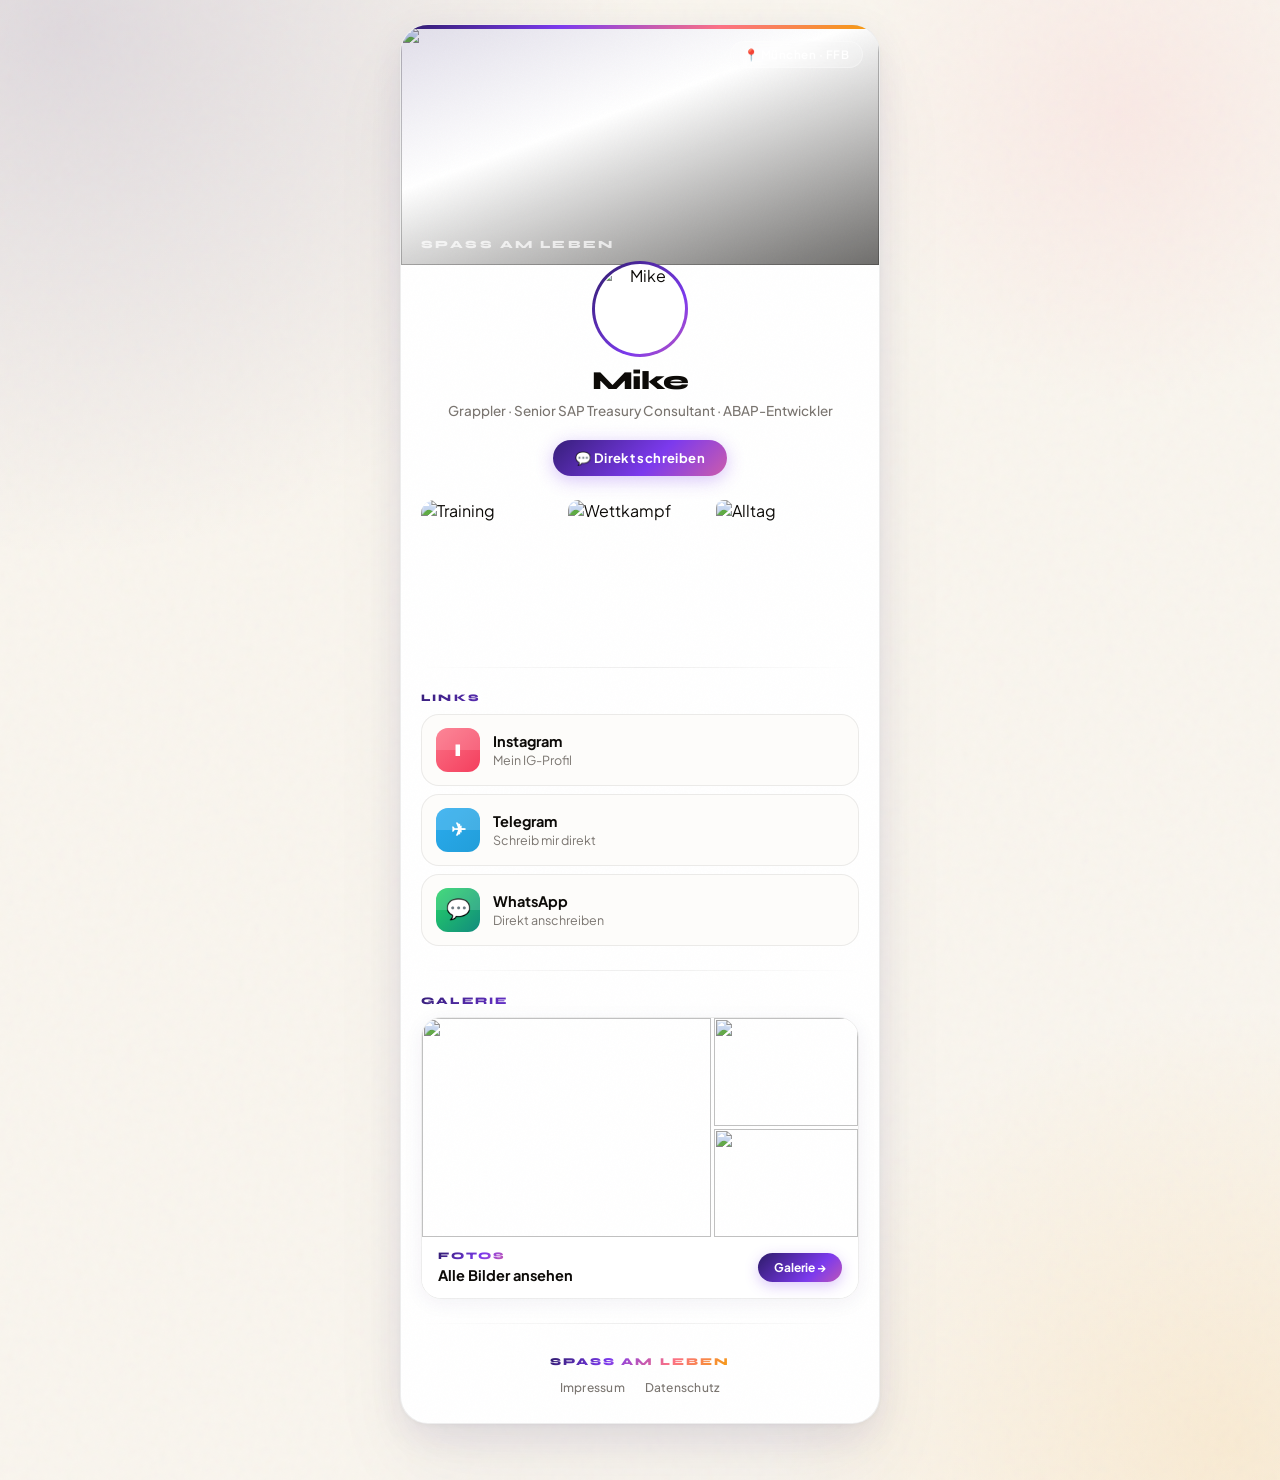
==== index.html @ 6aa2153a "update" ====
<!DOCTYPE html>
<html lang="de">

<head>
    <meta charset="UTF-8">
    <meta name="viewport" content="width=device-width, initial-scale=1.0">
    <title>Mike</title>
    <link rel="icon" type="image/x-icon" href="assets/favicon.ico">
    <link rel="apple-touch-icon" sizes="180x180" href="assets/apple-touch-icon.png">
    <link rel="stylesheet" href="styles.css">
</head>

<body>

    <div class="wrapper">
        <div class="card">

            <!-- HERO -->
            <div class="hero">
                <img class="hero-img" src="https://i.ibb.co/0R0F95xS/mike.png" alt="">
                <div class="hero-overlay"></div>
                <span class="hero-badge">📍 München · FFB</span>
                <p class="hero-tagline">Spaß am Leben</p>
            </div>

            <!-- PROFILE -->
            <div class="profile">
                <div class="avatar-wrap">
                    <div class="avatar-ring"></div>
                    <img class="avatar" src="https://i.ibb.co/0R0F95xS/mike.png" alt="Mike">
                </div>
                <h1>Mike</h1>
                <p class="bio">Grappler · Senior SAP Treasury Consultant · ABAP-Entwickler</p>
                <a href="https://wa.me/4915127600077" class="btn" target="_blank" rel="noopener">💬 Direkt schreiben</a>
            </div>

            <!-- IMAGE STRIP -->
            <div class="img-strip">
                <div class="strip-item"><img src="https://i.ibb.co/0R0F95xS/mike.png" alt="Training"></div>
                <div class="strip-item"><img src="https://i.ibb.co/0R0F95xS/mike.png" alt="Wettkampf"></div>
                <div class="strip-item"><img src="https://i.ibb.co/0R0F95xS/mike.png" alt="Alltag"></div>
            </div>

            <div class="divider"></div>

            <!-- LINKS -->
            <span class="section-label">Links</span>
            <div class="links">

                <a href="https://www.instagram.com/mike_kingston26/" class="link" target="_blank" rel="noopener">
                    <div class="icon" style="background: linear-gradient(135deg, #fb7185, #f43f5e)">I</div>
                    <div class="meta">
                        <h3>Instagram</h3>
                        <p>Mein IG-Profil</p>
                    </div>
                    <span class="arrow">→</span>
                </a>

                <a href="https://t.me/deinusername" class="link" target="_blank" rel="noopener">
                    <div class="icon" style="background: linear-gradient(135deg, #2AABEE, #229ED9)">
                        ✈
                    </div>
                    <div class="meta">
                        <h3>Telegram</h3>
                        <p>Schreib mir direkt</p>
                    </div>
                    <span class="arrow">→</span>
                </a>
                <a href="https://wa.me/4915127" class="link" target="_blank" rel="noopener">
                    <div class="icon" style="background: linear-gradient(135deg, #25d366, #128c7e); font-size: 20px">💬
                    </div>
                    <div class="meta">
                        <h3>WhatsApp</h3>
                        <p>Direkt anschreiben</p>
                    </div>
                    <span class="arrow">→</span>
                </a>
            </div>

            <div class="divider"></div>

            <!-- PHOTO TEASER -->
            <span class="section-label">Galerie</span>
            <a href="fotos.html" class="photo-teaser">
                <div class="photo-mosaic">
                    <img class="big" src="https://i.ibb.co/0R0F95xS/mike.png" alt="">
                    <img src="https://i.ibb.co/0R0F95xS/mike.png" alt="">
                    <img src="https://i.ibb.co/0R0F95xS/mike.png" alt="">
                </div>
                <div class="photo-footer">
                    <div class="photo-label">
                        <span>Fotos</span>
                        <strong>Alle Bilder ansehen</strong>
                    </div>
                    <span class="photo-pill">Galerie →</span>
                </div>
            </a>

            <div class="divider"></div>

            <!-- FOOTER -->
            <div class="footer">
                <p class="motto">Spaß am Leben</p>
                <div class="legal-links">
                    <a href="impressum.html">Impressum</a>
                    <a href="datenschutz.html">Datenschutz</a>
                </div>
            </div>

        </div>
    </div>

</body>

</html>
---- styles.css ----
@import url("https://fonts.googleapis.com/css2?family=Syne:wght@700;800&family=Plus+Jakarta+Sans:wght@400;500;600;700&display=swap");

/* ═══════════════════════════════════════════
   TOKENS
═══════════════════════════════════════════ */
:root {
  --bg: #f9f5ee;
  --card: #ffffff;
  --card-inner: #fdfcfa;
  --text: #0d0b08;
  --text-muted: #7a7570;

  --g1: #2d1b69;
  --g2: #7c3aed;
  --g3: #fb7185;
  --g4: #f59e0b;
  --grad: linear-gradient(135deg, var(--g1), var(--g2), var(--g3), var(--g4));

  --accent: #7c3aed;
  --border: rgba(13, 11, 8, 0.07);
  --border-hover: rgba(124, 58, 237, 0.25);

  --shadow-card:
    0 2px 4px rgba(0, 0, 0, 0.03), 0 12px 40px rgba(45, 27, 105, 0.09),
    0 40px 80px rgba(45, 27, 105, 0.05);
  --shadow-hover: 0 10px 36px rgba(45, 27, 105, 0.15);

  --radius-card: 28px;
  --radius-link: 18px;
}

/* ═══════════════════════════════════════════
   RESET & BASE
═══════════════════════════════════════════ */
*,
*::before,
*::after {
  margin: 0;
  padding: 0;
  box-sizing: border-box;
}

body {
  font-family: "Plus Jakarta Sans", sans-serif;
  background-color: var(--bg);
  background-image:
    url("data:image/svg+xml,%3Csvg viewBox='0 0 200 200' xmlns='http://www.w3.org/2000/svg'%3E%3Cfilter id='n'%3E%3CfeTurbulence type='fractalNoise' baseFrequency='0.75' numOctaves='4' stitchTiles='stitch'/%3E%3C/filter%3E%3Crect width='100%25' height='100%25' filter='url(%23n)' opacity='0.03'/%3E%3C/svg%3E"),
    radial-gradient(
      ellipse 70% 55% at 5% 2%,
      rgba(45, 27, 105, 0.13) 0%,
      transparent 65%
    ),
    radial-gradient(
      ellipse 60% 50% at 96% 98%,
      rgba(245, 158, 11, 0.12) 0%,
      transparent 60%
    ),
    radial-gradient(
      ellipse 40% 35% at 88% 8%,
      rgba(251, 113, 133, 0.09) 0%,
      transparent 55%
    );
  color: var(--text);
  min-height: 100vh;
  padding: 24px 16px 56px;
}

/* ═══════════════════════════════════════════
   LAYOUT WRAPPER
═══════════════════════════════════════════ */
.wrapper {
  max-width: 480px;
  margin: 0 auto;
  display: flex;
  flex-direction: column;
  gap: 16px;
}

/* ═══════════════════════════════════════════
   CARD
═══════════════════════════════════════════ */
.card {
  background: var(--card);
  border-radius: var(--radius-card);
  box-shadow: var(--shadow-card);
  border: 1px solid var(--border);
  overflow: hidden;
  position: relative;
  animation: cardIn 0.65s cubic-bezier(0.22, 1, 0.36, 1) both;
}

/* gradient top bar */
.card::before {
  content: "";
  position: absolute;
  top: 0;
  left: 0;
  right: 0;
  height: 4px;
  background: var(--grad);
  border-radius: var(--radius-card) var(--radius-card) 0 0;
  z-index: 10;
}

/* grain overlay */
.card::after {
  content: "";
  position: absolute;
  inset: 0;
  background: url("data:image/svg+xml,%3Csvg viewBox='0 0 300 300' xmlns='http://www.w3.org/2000/svg'%3E%3Cfilter id='n'%3E%3CfeTurbulence type='fractalNoise' baseFrequency='0.9' numOctaves='4' stitchTiles='stitch'/%3E%3C/filter%3E%3Crect width='100%25' height='100%25' filter='url(%23n)' opacity='0.018'/%3E%3C/svg%3E");
  pointer-events: none;
  border-radius: var(--radius-card);
  z-index: 1;
}

/* ═══════════════════════════════════════════
   TOP NAV BAR (fotos, impressum, datenschutz)
═══════════════════════════════════════════ */
.topbar {
  display: flex;
  align-items: center;
  justify-content: space-between;
  animation: fadeUp 0.5s cubic-bezier(0.22, 1, 0.36, 1) both;
}

.back-btn {
  display: inline-flex;
  align-items: center;
  gap: 8px;
  text-decoration: none;
  color: var(--text);
  font-size: 13px;
  font-weight: 600;
  background: var(--card);
  border: 1px solid var(--border);
  border-radius: 100px;
  padding: 8px 16px 8px 10px;
  box-shadow: 0 2px 12px rgba(45, 27, 105, 0.07);
  transition: all 0.22s ease;
}

.back-btn:hover {
  border-color: var(--border-hover);
  box-shadow: var(--shadow-hover);
  transform: translateX(-2px);
}

.back-arrow {
  width: 26px;
  height: 26px;
  border-radius: 50%;
  background: var(--grad);
  display: flex;
  align-items: center;
  justify-content: center;
  font-size: 12px;
  color: white;
  flex-shrink: 0;
}

.topbar-name {
  font-family: "Syne", sans-serif;
  font-size: 12px;
  font-weight: 800;
  letter-spacing: 0.08em;
  background: var(--grad);
  -webkit-background-clip: text;
  -webkit-text-fill-color: transparent;
  background-clip: text;
}

/* ═══════════════════════════════════════════
   HERO IMAGE (index)
═══════════════════════════════════════════ */
.hero {
  position: relative;
  width: 100%;
  height: 240px;
  overflow: hidden;
}

.hero-img {
  width: 100%;
  height: 100%;
  object-fit: cover;
  object-position: center 25%;
  display: block;
  filter: saturate(0.9);
  transition: transform 8s ease;
}

.card:hover .hero-img {
  transform: scale(1.04);
}

.hero-overlay {
  position: absolute;
  inset: 0;
  background: linear-gradient(
    160deg,
    rgba(45, 27, 105, 0.15) 0%,
    rgba(13, 11, 8, 0) 40%,
    rgba(13, 11, 8, 0.6) 100%
  );
}

.hero-badge {
  position: absolute;
  top: 16px;
  right: 16px;
  background: rgba(255, 255, 255, 0.18);
  backdrop-filter: blur(10px);
  -webkit-backdrop-filter: blur(10px);
  border: 1px solid rgba(255, 255, 255, 0.3);
  border-radius: 100px;
  padding: 5px 13px;
  font-size: 11.5px;
  font-weight: 600;
  color: white;
  letter-spacing: 0.04em;
  z-index: 2;
}

.hero-tagline {
  position: absolute;
  bottom: 14px;
  left: 20px;
  font-family: "Syne", sans-serif;
  font-size: 11px;
  font-weight: 800;
  color: rgba(255, 255, 255, 0.7);
  letter-spacing: 0.22em;
  text-transform: uppercase;
  z-index: 2;
}

/* ═══════════════════════════════════════════
   PROFILE BLOCK
═══════════════════════════════════════════ */
.profile {
  text-align: center;
  padding: 0 28px 4px;
  position: relative;
  z-index: 2;
  animation: fadeUp 0.55s 0.1s cubic-bezier(0.22, 1, 0.36, 1) both;
}

.avatar-wrap {
  position: relative;
  display: inline-block;
  margin-top: -44px;
  margin-bottom: 14px;
}

.avatar-ring {
  position: absolute;
  inset: -4px;
  border-radius: 50%;
  background: var(--grad);
  background-size: 200% 200%;
  animation:
    gradShift 5s ease infinite,
    spin 10s linear infinite;
}

.avatar-ring::after {
  content: "";
  position: absolute;
  inset: 3px;
  border-radius: 50%;
  background: var(--card);
}

.avatar {
  width: 88px;
  height: 88px;
  border-radius: 50%;
  object-fit: cover;
  position: relative;
  z-index: 1;
  display: block;
}

.profile h1 {
  font-family: "Syne", sans-serif;
  font-size: 26px;
  font-weight: 800;
  letter-spacing: -0.5px;
  margin-bottom: 5px;
  color: var(--text);
  line-height: 1.1;
}

.bio {
  font-size: 13.5px;
  color: var(--text-muted);
  line-height: 1.55;
  margin-bottom: 18px;
  font-weight: 500;
}

/* ═══════════════════════════════════════════
   BUTTON
═══════════════════════════════════════════ */
.btn {
  background: var(--grad);
  background-size: 200% 200%;
  background-position: 0% 50%;
  color: white;
  border: none;
  padding: 10px 22px;
  border-radius: 100px;
  font-size: 13px;
  font-weight: 700;
  cursor: pointer;
  transition: all 0.35s ease;
  font-family: "Plus Jakarta Sans", sans-serif;
  letter-spacing: 0.03em;
  display: inline-flex;
  align-items: center;
  gap: 6px;
  box-shadow: 0 4px 18px rgba(124, 58, 237, 0.3);
  text-decoration: none;
}

.btn:hover {
  background-position: 100% 50%;
  transform: translateY(-2px);
  box-shadow: 0 8px 30px rgba(124, 58, 237, 0.45);
}

/* ═══════════════════════════════════════════
   IMAGE STRIP
═══════════════════════════════════════════ */
.img-strip {
  display: grid;
  grid-template-columns: 1fr 1fr 1fr;
  gap: 4px;
  padding: 20px 20px 0;
  position: relative;
  z-index: 2;
  animation: fadeUp 0.5s 0.18s cubic-bezier(0.22, 1, 0.36, 1) both;
}

.strip-item {
  border-radius: 10px;
  overflow: hidden;
  aspect-ratio: 1 / 1;
  cursor: pointer;
}

.strip-item:first-child {
  border-radius: 14px 8px 8px 14px;
}
.strip-item:last-child {
  border-radius: 8px 14px 14px 8px;
}

.strip-item img {
  width: 100%;
  height: 100%;
  object-fit: cover;
  display: block;
  filter: saturate(0.88);
  transition:
    transform 0.4s ease,
    filter 0.3s;
}

.strip-item:hover img {
  transform: scale(1.07);
  filter: saturate(1.1);
}

/* ═══════════════════════════════════════════
   DIVIDER
═══════════════════════════════════════════ */
.divider {
  height: 1px;
  background: linear-gradient(90deg, transparent, var(--border), transparent);
  margin: 24px 20px;
  position: relative;
  z-index: 2;
}

/* ═══════════════════════════════════════════
   SECTION LABEL
═══════════════════════════════════════════ */
.section-label {
  font-family: "Syne", sans-serif;
  font-size: 10px;
  font-weight: 800;
  letter-spacing: 0.22em;
  text-transform: uppercase;
  background: var(--grad);
  -webkit-background-clip: text;
  -webkit-text-fill-color: transparent;
  background-clip: text;
  padding: 0 20px;
  margin-bottom: 10px;
  display: block;
  position: relative;
  z-index: 2;
}

/* ═══════════════════════════════════════════
   LINK LIST
═══════════════════════════════════════════ */
.links {
  display: flex;
  flex-direction: column;
  gap: 8px;
  padding: 0 20px;
  position: relative;
  z-index: 2;
  animation: fadeUp 0.5s 0.24s cubic-bezier(0.22, 1, 0.36, 1) both;
}

.link {
  display: flex;
  align-items: center;
  gap: 13px;
  padding: 13px 14px;
  background: var(--card-inner);
  border: 1px solid var(--border);
  border-radius: var(--radius-link);
  text-decoration: none;
  color: var(--text);
  transition: all 0.28s cubic-bezier(0.22, 1, 0.36, 1);
  position: relative;
  overflow: hidden;
}

.link::before {
  content: "";
  position: absolute;
  left: 0;
  top: 0;
  bottom: 0;
  width: 4px;
  background: var(--grad);
  transform: scaleY(0);
  transform-origin: center;
  transition: transform 0.28s cubic-bezier(0.22, 1, 0.36, 1);
  border-radius: 0 3px 3px 0;
}

.link::after {
  content: "";
  position: absolute;
  top: 0;
  left: -100%;
  bottom: 0;
  width: 55%;
  background: linear-gradient(
    90deg,
    transparent,
    rgba(124, 58, 237, 0.05),
    transparent
  );
  transition: left 0.5s ease;
  pointer-events: none;
}

.link:hover {
  transform: translateX(6px);
  box-shadow: var(--shadow-hover);
  border-color: var(--border-hover);
  background: #fff;
}

.link:hover::before {
  transform: scaleY(1);
}
.link:hover::after {
  left: 140%;
}

.icon {
  width: 44px;
  height: 44px;
  min-width: 44px;
  border-radius: 12px;
  display: flex;
  align-items: center;
  justify-content: center;
  font-size: 18px;
  font-weight: 800;
  color: white;
  font-family: "Syne", sans-serif;
  position: relative;
  overflow: hidden;
  flex-shrink: 0;
}

.icon::after {
  content: "";
  position: absolute;
  top: 0;
  left: 0;
  right: 0;
  height: 50%;
  background: rgba(255, 255, 255, 0.14);
  border-radius: 12px 12px 0 0;
}

.meta {
  flex: 1;
  min-width: 0;
}

.meta h3 {
  font-size: 14.5px;
  font-weight: 700;
  margin-bottom: 2px;
  color: var(--text);
}

.meta p {
  font-size: 12.5px;
  color: var(--text-muted);
  white-space: nowrap;
  overflow: hidden;
  text-overflow: ellipsis;
}

.arrow {
  font-size: 16px;
  color: var(--accent);
  opacity: 0;
  transform: translateX(-8px);
  transition: all 0.22s ease;
  flex-shrink: 0;
}

.link:hover .arrow {
  opacity: 1;
  transform: translateX(0);
}

/* ═══════════════════════════════════════════
   PHOTO TEASER CARD (index)
═══════════════════════════════════════════ */
.photo-teaser {
  margin: 0 20px;
  border-radius: 20px;
  overflow: hidden;
  border: 1px solid var(--border);
  text-decoration: none;
  color: var(--text);
  display: block;
  position: relative;
  z-index: 2;
  transition: all 0.3s cubic-bezier(0.22, 1, 0.36, 1);
  box-shadow: 0 4px 20px rgba(45, 27, 105, 0.06);
  animation: fadeUp 0.5s 0.32s cubic-bezier(0.22, 1, 0.36, 1) both;
}

.photo-teaser:hover {
  transform: translateY(-3px);
  box-shadow: 0 16px 48px rgba(45, 27, 105, 0.14);
  border-color: var(--border-hover);
}

.photo-mosaic {
  display: grid;
  grid-template-columns: 2fr 1fr;
  grid-template-rows: 108px 108px;
  gap: 3px;
}

.photo-mosaic img {
  width: 100%;
  height: 100%;
  object-fit: cover;
  display: block;
  filter: saturate(0.82);
  transition: filter 0.35s;
}

.photo-teaser:hover .photo-mosaic img {
  filter: saturate(1);
}
.photo-mosaic .big {
  grid-row: span 2;
}

.photo-footer {
  background: var(--card);
  padding: 13px 16px;
  display: flex;
  align-items: center;
  justify-content: space-between;
}

.photo-label span {
  display: block;
  font-family: "Syne", sans-serif;
  font-size: 10px;
  font-weight: 800;
  letter-spacing: 0.18em;
  text-transform: uppercase;
  background: var(--grad);
  -webkit-background-clip: text;
  -webkit-text-fill-color: transparent;
  background-clip: text;
  margin-bottom: 2px;
}

.photo-label strong {
  font-size: 14.5px;
  font-weight: 700;
  color: var(--text);
}

.photo-pill {
  background: var(--grad);
  background-size: 200% 200%;
  color: white;
  font-size: 12px;
  font-weight: 700;
  padding: 7px 16px;
  border-radius: 100px;
  box-shadow: 0 4px 14px rgba(124, 58, 237, 0.28);
  white-space: nowrap;
  flex-shrink: 0;
}

/* ═══════════════════════════════════════════
   FOOTER (index)
═══════════════════════════════════════════ */
.footer {
  text-align: center;
  padding: 0 20px 28px;
  position: relative;
  z-index: 2;
  animation: fadeUp 0.5s 0.44s cubic-bezier(0.22, 1, 0.36, 1) both;
}

.motto {
  display: inline-block;
  font-family: "Syne", sans-serif;
  font-size: 10.5px;
  font-weight: 800;
  letter-spacing: 0.2em;
  text-transform: uppercase;
  background: var(--grad);
  -webkit-background-clip: text;
  -webkit-text-fill-color: transparent;
  background-clip: text;
  margin-bottom: 12px;
}

.legal-links {
  display: flex;
  gap: 20px;
  justify-content: center;
}

.legal-links a {
  color: var(--text-muted);
  text-decoration: none;
  font-size: 12px;
  font-weight: 500;
  transition: color 0.2s;
  letter-spacing: 0.02em;
}

.legal-links a:hover {
  color: var(--accent);
}

/* ═══════════════════════════════════════════
   GALLERY PAGE (fotos.html)
═══════════════════════════════════════════ */
.gallery-header {
  padding: 28px 24px 16px;
  position: relative;
  z-index: 2;
  animation: fadeUp 0.5s 0.1s cubic-bezier(0.22, 1, 0.36, 1) both;
}

.gallery-title {
  font-family: "Syne", sans-serif;
  font-size: 28px;
  font-weight: 800;
  letter-spacing: -0.5px;
  line-height: 1.1;
  color: var(--text);
  margin-bottom: 4px;
}

.gallery-sub {
  font-size: 13px;
  color: var(--text-muted);
  font-weight: 500;
}

/* filter tabs */
.filter-row {
  display: flex;
  gap: 6px;
  overflow-x: auto;
  padding: 0 20px 16px;
  scrollbar-width: none;
  position: relative;
  z-index: 2;
  animation: fadeUp 0.5s 0.15s cubic-bezier(0.22, 1, 0.36, 1) both;
}

.filter-row::-webkit-scrollbar {
  display: none;
}

.filter-tab {
  flex-shrink: 0;
  padding: 7px 16px;
  border-radius: 100px;
  font-size: 12.5px;
  font-weight: 600;
  cursor: pointer;
  transition: all 0.22s ease;
  border: 1px solid var(--border);
  background: var(--card-inner);
  color: var(--text-muted);
  user-select: none;
}

.filter-tab.active {
  background: var(--grad);
  color: white;
  border-color: transparent;
  box-shadow: 0 4px 14px rgba(124, 58, 237, 0.3);
}

/* featured full-width */
.featured {
  margin: 0 20px 4px;
  border-radius: 18px;
  overflow: hidden;
  position: relative;
  z-index: 2;
  cursor: pointer;
  animation: fadeUp 0.5s 0.2s cubic-bezier(0.22, 1, 0.36, 1) both;
}

.featured img {
  width: 100%;
  height: 220px;
  object-fit: cover;
  display: block;
  filter: saturate(0.85);
  transition:
    transform 0.5s ease,
    filter 0.3s;
}

.featured:hover img {
  transform: scale(1.04);
  filter: saturate(1);
}

.featured-overlay {
  position: absolute;
  inset: 0;
  background: linear-gradient(
    to top,
    rgba(13, 11, 8, 0.65) 0%,
    transparent 55%
  );
  display: flex;
  align-items: flex-end;
  padding: 16px;
}

.featured-badge {
  background: rgba(255, 255, 255, 0.15);
  backdrop-filter: blur(8px);
  -webkit-backdrop-filter: blur(8px);
  border: 1px solid rgba(255, 255, 255, 0.25);
  border-radius: 100px;
  padding: 4px 12px;
  font-size: 11px;
  font-weight: 700;
  color: white;
  letter-spacing: 0.04em;
  margin-right: 8px;
  flex-shrink: 0;
}

.featured-title {
  font-family: "Syne", sans-serif;
  font-size: 16px;
  font-weight: 800;
  color: white;
  line-height: 1.2;
}

/* section divider row */
.section-divider {
  display: flex;
  align-items: center;
  gap: 10px;
  padding: 16px 20px 10px;
  position: relative;
  z-index: 2;
}

.div-label {
  font-family: "Syne", sans-serif;
  font-size: 10px;
  font-weight: 800;
  letter-spacing: 0.2em;
  text-transform: uppercase;
  background: var(--grad);
  -webkit-background-clip: text;
  -webkit-text-fill-color: transparent;
  background-clip: text;
  flex-shrink: 0;
}

.div-line {
  flex: 1;
  height: 1px;
  background: linear-gradient(90deg, var(--border), transparent);
}

.div-count {
  font-size: 11px;
  color: var(--text-muted);
  font-weight: 600;
  flex-shrink: 0;
}

/* masonry grid */
.gallery-grid {
  columns: 2;
  column-gap: 8px;
  padding: 0 20px;
  position: relative;
  z-index: 2;
  animation: fadeUp 0.5s 0.25s cubic-bezier(0.22, 1, 0.36, 1) both;
}

.grid-item {
  break-inside: avoid;
  margin-bottom: 8px;
  border-radius: 14px;
  overflow: hidden;
  cursor: pointer;
  position: relative;
  border: 1px solid var(--border);
  transition: all 0.28s cubic-bezier(0.22, 1, 0.36, 1);
}

.grid-item:hover {
  transform: translateY(-3px);
  box-shadow: var(--shadow-hover);
  border-color: var(--border-hover);
}

.grid-item img {
  width: 100%;
  display: block;
  filter: saturate(0.82);
  transition:
    transform 0.4s ease,
    filter 0.3s;
}

.grid-item:hover img {
  transform: scale(1.05);
  filter: saturate(1.05);
}

.grid-item-overlay {
  position: absolute;
  bottom: 0;
  left: 0;
  right: 0;
  background: linear-gradient(transparent, rgba(13, 11, 8, 0.65));
  padding: 20px 10px 8px;
  opacity: 0;
  transition: opacity 0.25s;
}

.grid-item:hover .grid-item-overlay {
  opacity: 1;
}

.grid-item-title {
  font-size: 11.5px;
  font-weight: 700;
  color: white;
  line-height: 1.2;
}
.grid-item-tag {
  font-size: 10px;
  font-weight: 600;
  color: rgba(255, 255, 255, 0.65);
  margin-top: 2px;
}

/* bottom bar */
.bottom-bar {
  padding: 24px 20px 28px;
  text-align: center;
  position: relative;
  z-index: 2;
  animation: fadeUp 0.5s 0.35s cubic-bezier(0.22, 1, 0.36, 1) both;
}

.bottom-back {
  display: inline-flex;
  align-items: center;
  gap: 8px;
  text-decoration: none;
  background: var(--grad);
  background-size: 200% 200%;
  color: white;
  font-size: 13px;
  font-weight: 700;
  padding: 11px 24px;
  border-radius: 100px;
  box-shadow: 0 4px 18px rgba(124, 58, 237, 0.3);
  transition: all 0.3s ease;
}

.bottom-back:hover {
  transform: translateY(-2px);
  box-shadow: 0 8px 30px rgba(124, 58, 237, 0.45);
}

/* lightbox */
.lightbox {
  position: fixed;
  inset: 0;
  background: rgba(13, 11, 8, 0.92);
  backdrop-filter: blur(8px);
  -webkit-backdrop-filter: blur(8px);
  z-index: 500;
  display: flex;
  align-items: center;
  justify-content: center;
  padding: 20px;
  opacity: 0;
  pointer-events: none;
  transition: opacity 0.3s ease;
}

.lightbox.open {
  opacity: 1;
  pointer-events: all;
}

.lightbox-inner {
  position: relative;
  max-width: 440px;
  width: 100%;
  background: var(--card);
  border-radius: 20px;
  overflow: hidden;
  border: 1px solid var(--border);
  box-shadow: 0 32px 80px rgba(45, 27, 105, 0.3);
  transform: scale(0.92);
  transition: transform 0.3s cubic-bezier(0.22, 1, 0.36, 1);
}

.lightbox.open .lightbox-inner {
  transform: scale(1);
}

.lightbox-inner img {
  width: 100%;
  display: block;
  max-height: 60vh;
  object-fit: cover;
}

.lightbox-caption {
  padding: 14px 18px;
  display: flex;
  align-items: center;
  justify-content: space-between;
}

.lightbox-caption h3 {
  font-size: 15px;
  font-weight: 700;
}

.lightbox-caption span {
  font-size: 11px;
  font-weight: 600;
  background: var(--grad);
  -webkit-background-clip: text;
  -webkit-text-fill-color: transparent;
  background-clip: text;
  letter-spacing: 0.1em;
  text-transform: uppercase;
}

.lightbox-close {
  position: absolute;
  top: 12px;
  right: 12px;
  width: 32px;
  height: 32px;
  border-radius: 50%;
  background: rgba(13, 11, 8, 0.5);
  border: none;
  cursor: pointer;
  color: white;
  font-size: 14px;
  display: flex;
  align-items: center;
  justify-content: center;
  backdrop-filter: blur(4px);
  transition: background 0.2s;
}

.lightbox-close:hover {
  background: rgba(13, 11, 8, 0.75);
}

/* ═══════════════════════════════════════════
   PROSE PAGES (impressum, datenschutz)
═══════════════════════════════════════════ */
.prose {
  padding: 28px 24px 32px;
  position: relative;
  z-index: 2;
  animation: fadeUp 0.5s 0.1s cubic-bezier(0.22, 1, 0.36, 1) both;
}

.prose h1 {
  font-family: "Syne", sans-serif;
  font-size: 24px;
  font-weight: 800;
  letter-spacing: -0.4px;
  margin-bottom: 6px;
  color: var(--text);
}

.prose .prose-meta {
  font-size: 12px;
  color: var(--text-muted);
  font-weight: 500;
  margin-bottom: 24px;
}

.prose h2 {
  font-family: "Syne", sans-serif;
  font-size: 14px;
  font-weight: 800;
  letter-spacing: 0.05em;
  text-transform: uppercase;
  background: var(--grad);
  -webkit-background-clip: text;
  -webkit-text-fill-color: transparent;
  background-clip: text;
  margin: 24px 0 8px;
}

.prose p,
.prose li {
  font-size: 13.5px;
  color: var(--text-muted);
  line-height: 1.75;
  font-weight: 400;
}

.prose ul {
  padding-left: 18px;
}
.prose li {
  margin-bottom: 4px;
}

.prose a {
  color: var(--accent);
  text-decoration: none;
  font-weight: 500;
}

.prose a:hover {
  text-decoration: underline;
}

.prose hr {
  border: none;
  border-top: 1px solid var(--border);
  margin: 24px 0;
}

/* ═══════════════════════════════════════════
   ANIMATIONS
═══════════════════════════════════════════ */
@keyframes cardIn {
  from {
    opacity: 0;
    transform: translateY(28px) scale(0.97);
  }
  to {
    opacity: 1;
    transform: translateY(0) scale(1);
  }
}

@keyframes fadeUp {
  from {
    opacity: 0;
    transform: translateY(16px);
  }
  to {
    opacity: 1;
    transform: translateY(0);
  }
}

@keyframes spin {
  to {
    transform: rotate(360deg);
  }
}

@keyframes gradShift {
  0%,
  100% {
    background-position: 0% 50%;
  }
  50% {
    background-position: 100% 50%;
  }
}

/* ═══════════════════════════════════════════
   RESPONSIVE
═══════════════════════════════════════════ */
@media (max-width: 480px) {
  body {
    padding: 16px 10px 48px;
  }
  .card {
    border-radius: 22px;
  }
  .hero {
    height: 200px;
  }
  .profile h1 {
    font-size: 22px;
  }
}
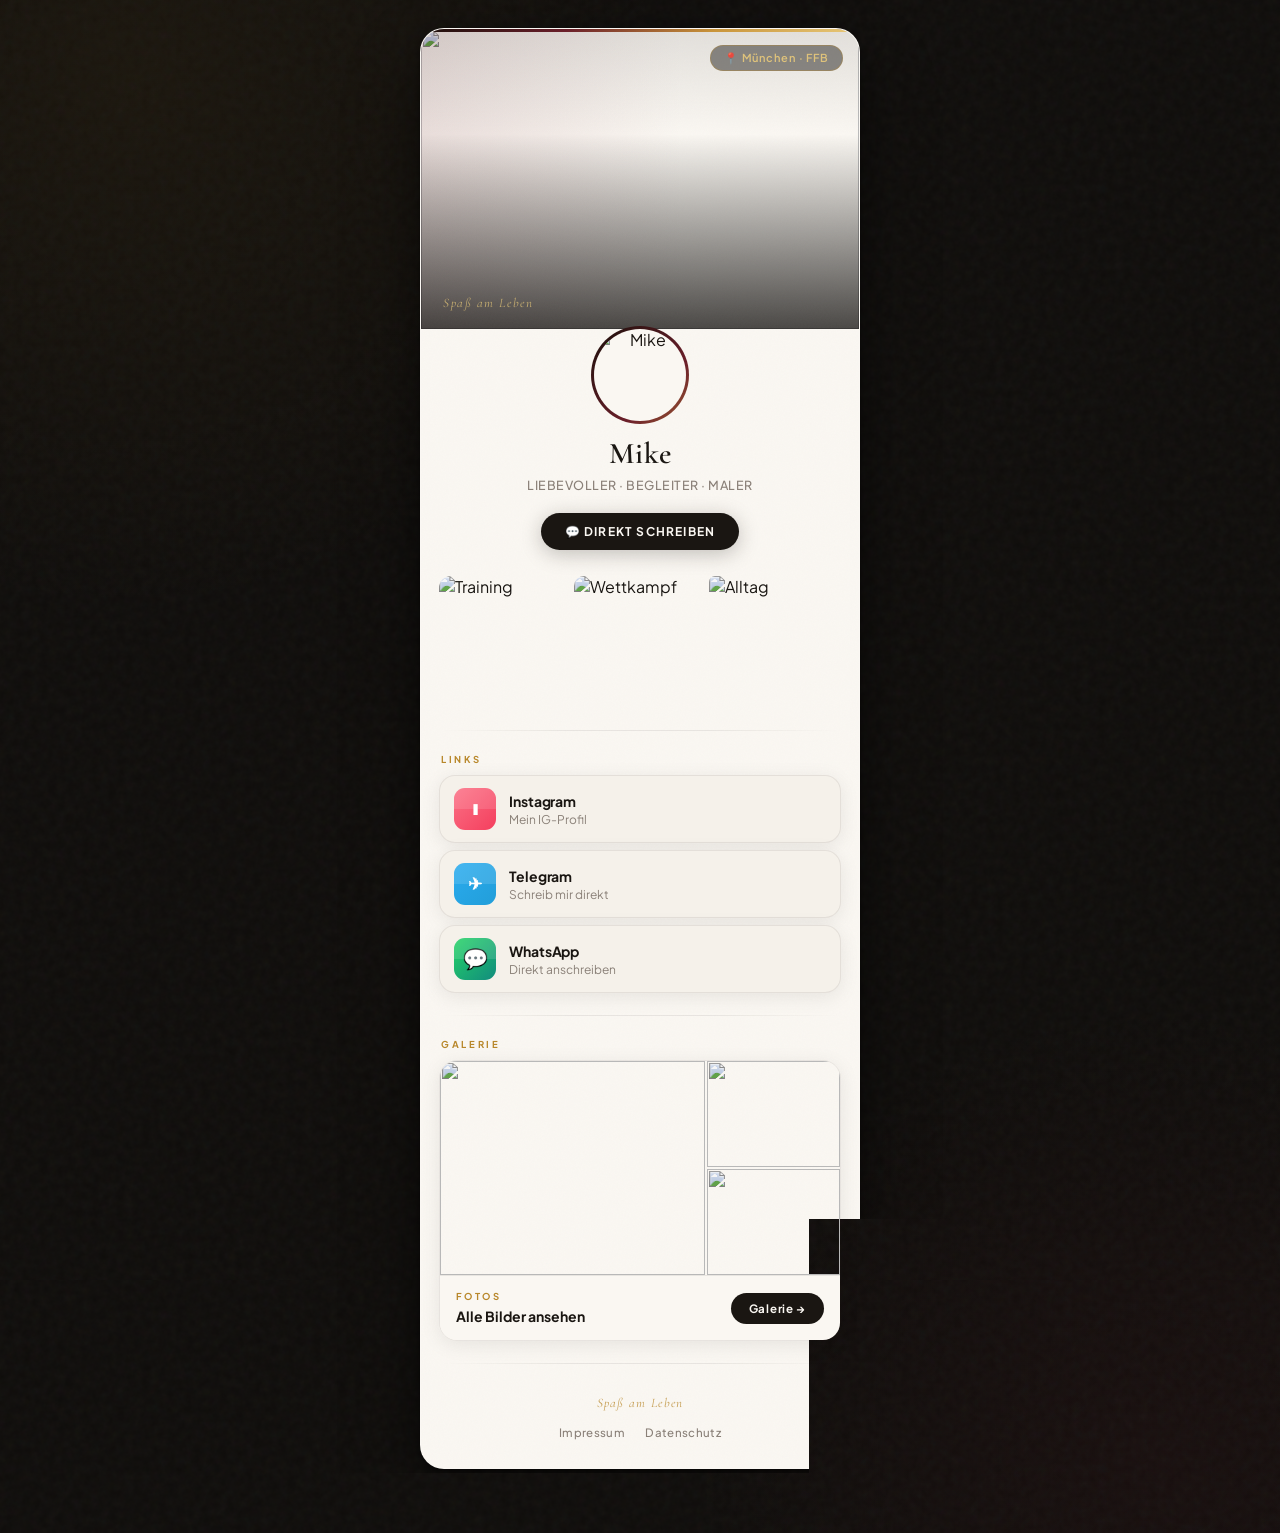
==== commit 537d1412: "update" ====
--- a/index.html
+++ b/index.html
@@ -30,7 +30,7 @@
                     <img class="avatar" src="https://i.ibb.co/0R0F95xS/mike.png" alt="Mike">
                 </div>
                 <h1>Mike</h1>
-                <p class="bio">Grappler · Senior SAP Treasury Consultant · ABAP-Entwickler</p>
+                <p class="bio">Liebevoller · Begleiter · Maler</p>
                 <a href="https://wa.me/4915127600077" class="btn" target="_blank" rel="noopener">💬 Direkt schreiben</a>
             </div>
 
--- a/styles.css
+++ b/styles.css
@@ -1,32 +1,46 @@
-@import url("https://fonts.googleapis.com/css2?family=Syne:wght@700;800&family=Plus+Jakarta+Sans:wght@400;500;600;700&display=swap");
-
-/* ═══════════════════════════════════════════
-   TOKENS
+@import url("https://fonts.googleapis.com/css2?family=Cormorant+Garamond:ital,wght@0,400;0,600;1,400;1,600&family=Syne:wght@700;800&family=Plus+Jakarta+Sans:wght@400;500;600;700&display=swap");
+
+/* ═══════════════════════════════════════════
+   TOKENS — GQ EDITORIAL
+   Espresso · Bordeaux · Kupfergold
 ═══════════════════════════════════════════ */
 :root {
-  --bg: #f9f5ee;
-  --card: #ffffff;
-  --card-inner: #fdfcfa;
-  --text: #0d0b08;
-  --text-muted: #7a7570;
-
-  --g1: #2d1b69;
-  --g2: #7c3aed;
-  --g3: #fb7185;
-  --g4: #f59e0b;
+  /* Backgrounds */
+  --bg: #0e0c0a;
+  --bg-2: #141210;
+  --card: #faf7f2;
+  --card-inner: #f5f1ea;
+
+  /* Text */
+  --text: #1a1612;
+  --text-muted: #8a8078;
+  --text-light: rgba(250, 247, 242, 0.55);
+
+  /* Brand gradient: deep espresso → bordeaux → copper gold */
+  --g1: #1a0f0a;
+  --g2: #6b1f2a;
+  --g3: #c9943a;
+  --g4: #e8c97a;
   --grad: linear-gradient(135deg, var(--g1), var(--g2), var(--g3), var(--g4));
 
-  --accent: #7c3aed;
-  --border: rgba(13, 11, 8, 0.07);
-  --border-hover: rgba(124, 58, 237, 0.25);
+  /* Accent */
+  --accent: #b8872a;
+  --accent-deep: #6b1f2a;
+  --accent-glow: rgba(184, 135, 42, 0.25);
+
+  /* Borders & shadows */
+  --border: rgba(26, 22, 18, 0.08);
+  --border-hover: rgba(184, 135, 42, 0.4);
+  --border-card: rgba(255, 255, 255, 0.05);
 
   --shadow-card:
-    0 2px 4px rgba(0, 0, 0, 0.03), 0 12px 40px rgba(45, 27, 105, 0.09),
-    0 40px 80px rgba(45, 27, 105, 0.05);
-  --shadow-hover: 0 10px 36px rgba(45, 27, 105, 0.15);
-
-  --radius-card: 28px;
-  --radius-link: 18px;
+    0 2px 4px rgba(0, 0, 0, 0.4), 0 12px 40px rgba(0, 0, 0, 0.35),
+    0 40px 80px rgba(0, 0, 0, 0.25);
+  --shadow-hover: 0 10px 40px rgba(184, 135, 42, 0.2);
+  --shadow-link: 0 4px 20px rgba(0, 0, 0, 0.08);
+
+  --radius-card: 24px;
+  --radius-link: 16px;
 }
 
 /* ═══════════════════════════════════════════
@@ -44,36 +58,34 @@
   font-family: "Plus Jakarta Sans", sans-serif;
   background-color: var(--bg);
   background-image:
-    url("data:image/svg+xml,%3Csvg viewBox='0 0 200 200' xmlns='http://www.w3.org/2000/svg'%3E%3Cfilter id='n'%3E%3CfeTurbulence type='fractalNoise' baseFrequency='0.75' numOctaves='4' stitchTiles='stitch'/%3E%3C/filter%3E%3Crect width='100%25' height='100%25' filter='url(%23n)' opacity='0.03'/%3E%3C/svg%3E"),
+    /* subtle grain */
+    url("data:image/svg+xml,%3Csvg viewBox='0 0 200 200' xmlns='http://www.w3.org/2000/svg'%3E%3Cfilter id='n'%3E%3CfeTurbulence type='fractalNoise' baseFrequency='0.75' numOctaves='4' stitchTiles='stitch'/%3E%3C/filter%3E%3Crect width='100%25' height='100%25' filter='url(%23n)' opacity='0.04'/%3E%3C/svg%3E"),
+    /* warm amber glow top-left */
     radial-gradient(
-      ellipse 70% 55% at 5% 2%,
-      rgba(45, 27, 105, 0.13) 0%,
-      transparent 65%
-    ),
+        ellipse 60% 50% at 10% 5%,
+        rgba(184, 135, 42, 0.07) 0%,
+        transparent 70%
+      ),
+    /* bordeaux glow bottom-right */
     radial-gradient(
-      ellipse 60% 50% at 96% 98%,
-      rgba(245, 158, 11, 0.12) 0%,
-      transparent 60%
-    ),
-    radial-gradient(
-      ellipse 40% 35% at 88% 8%,
-      rgba(251, 113, 133, 0.09) 0%,
-      transparent 55%
-    );
+        ellipse 55% 45% at 90% 95%,
+        rgba(107, 31, 42, 0.1) 0%,
+        transparent 65%
+      );
   color: var(--text);
   min-height: 100vh;
-  padding: 24px 16px 56px;
+  padding: 28px 16px 64px;
 }
 
 /* ═══════════════════════════════════════════
    LAYOUT WRAPPER
 ═══════════════════════════════════════════ */
 .wrapper {
-  max-width: 480px;
+  max-width: 440px;
   margin: 0 auto;
   display: flex;
   flex-direction: column;
-  gap: 16px;
+  gap: 14px;
 }
 
 /* ═══════════════════════════════════════════
@@ -83,38 +95,38 @@
   background: var(--card);
   border-radius: var(--radius-card);
   box-shadow: var(--shadow-card);
-  border: 1px solid var(--border);
+  border: 1px solid var(--border-card);
   overflow: hidden;
   position: relative;
-  animation: cardIn 0.65s cubic-bezier(0.22, 1, 0.36, 1) both;
-}
-
-/* gradient top bar */
+  animation: cardIn 0.7s cubic-bezier(0.22, 1, 0.36, 1) both;
+}
+
+/* gold top bar */
 .card::before {
   content: "";
   position: absolute;
   top: 0;
   left: 0;
   right: 0;
-  height: 4px;
+  height: 3px;
   background: var(--grad);
   border-radius: var(--radius-card) var(--radius-card) 0 0;
   z-index: 10;
 }
 
-/* grain overlay */
+/* grain overlay on card */
 .card::after {
   content: "";
   position: absolute;
   inset: 0;
-  background: url("data:image/svg+xml,%3Csvg viewBox='0 0 300 300' xmlns='http://www.w3.org/2000/svg'%3E%3Cfilter id='n'%3E%3CfeTurbulence type='fractalNoise' baseFrequency='0.9' numOctaves='4' stitchTiles='stitch'/%3E%3C/filter%3E%3Crect width='100%25' height='100%25' filter='url(%23n)' opacity='0.018'/%3E%3C/svg%3E");
+  background: url("data:image/svg+xml,%3Csvg viewBox='0 0 300 300' xmlns='http://www.w3.org/2000/svg'%3E%3Cfilter id='n'%3E%3CfeTurbulence type='fractalNoise' baseFrequency='0.9' numOctaves='4' stitchTiles='stitch'/%3E%3C/filter%3E%3Crect width='100%25' height='100%25' filter='url(%23n)' opacity='0.022'/%3E%3C/svg%3E");
   pointer-events: none;
   border-radius: var(--radius-card);
   z-index: 1;
 }
 
 /* ═══════════════════════════════════════════
-   TOP NAV BAR (fotos, impressum, datenschutz)
+   TOP NAV BAR
 ═══════════════════════════════════════════ */
 .topbar {
   display: flex;
@@ -126,56 +138,57 @@
 .back-btn {
   display: inline-flex;
   align-items: center;
-  gap: 8px;
+  gap: 9px;
   text-decoration: none;
-  color: var(--text);
-  font-size: 13px;
+  color: rgba(250, 247, 242, 0.75);
+  font-size: 12px;
   font-weight: 600;
-  background: var(--card);
-  border: 1px solid var(--border);
+  letter-spacing: 0.04em;
+  background: rgba(255, 255, 255, 0.06);
+  border: 1px solid rgba(255, 255, 255, 0.1);
   border-radius: 100px;
   padding: 8px 16px 8px 10px;
-  box-shadow: 0 2px 12px rgba(45, 27, 105, 0.07);
-  transition: all 0.22s ease;
+  backdrop-filter: blur(8px);
+  -webkit-backdrop-filter: blur(8px);
+  transition: all 0.25s ease;
 }
 
 .back-btn:hover {
-  border-color: var(--border-hover);
-  box-shadow: var(--shadow-hover);
+  background: rgba(255, 255, 255, 0.1);
+  border-color: rgba(184, 135, 42, 0.4);
+  color: var(--card);
   transform: translateX(-2px);
 }
 
 .back-arrow {
-  width: 26px;
-  height: 26px;
+  width: 24px;
+  height: 24px;
   border-radius: 50%;
   background: var(--grad);
   display: flex;
   align-items: center;
   justify-content: center;
-  font-size: 12px;
+  font-size: 11px;
   color: white;
   flex-shrink: 0;
 }
 
 .topbar-name {
   font-family: "Syne", sans-serif;
-  font-size: 12px;
+  font-size: 11px;
   font-weight: 800;
-  letter-spacing: 0.08em;
-  background: var(--grad);
-  -webkit-background-clip: text;
-  -webkit-text-fill-color: transparent;
-  background-clip: text;
-}
-
-/* ═══════════════════════════════════════════
-   HERO IMAGE (index)
+  letter-spacing: 0.2em;
+  text-transform: uppercase;
+  color: rgba(250, 247, 242, 0.35);
+}
+
+/* ═══════════════════════════════════════════
+   HERO IMAGE
 ═══════════════════════════════════════════ */
 .hero {
   position: relative;
   width: 100%;
-  height: 240px;
+  height: 300px;
   overflow: hidden;
 }
 
@@ -183,54 +196,57 @@
   width: 100%;
   height: 100%;
   object-fit: cover;
-  object-position: center 25%;
+  object-position: center 20%;
   display: block;
-  filter: saturate(0.9);
-  transition: transform 8s ease;
+  filter: saturate(0.85) brightness(0.97);
+  transition: transform 10s ease;
 }
 
 .card:hover .hero-img {
-  transform: scale(1.04);
+  transform: scale(1.03);
 }
 
 .hero-overlay {
   position: absolute;
   inset: 0;
-  background: linear-gradient(
-    160deg,
-    rgba(45, 27, 105, 0.15) 0%,
-    rgba(13, 11, 8, 0) 40%,
-    rgba(13, 11, 8, 0.6) 100%
-  );
+  background:
+    linear-gradient(
+      to bottom,
+      rgba(14, 12, 10, 0.1) 0%,
+      rgba(14, 12, 10, 0) 35%,
+      rgba(14, 12, 10, 0.75) 100%
+    ),
+    linear-gradient(to right, rgba(107, 31, 42, 0.12) 0%, transparent 60%);
 }
 
 .hero-badge {
   position: absolute;
   top: 16px;
   right: 16px;
-  background: rgba(255, 255, 255, 0.18);
-  backdrop-filter: blur(10px);
-  -webkit-backdrop-filter: blur(10px);
-  border: 1px solid rgba(255, 255, 255, 0.3);
+  background: rgba(14, 12, 10, 0.45);
+  backdrop-filter: blur(12px);
+  -webkit-backdrop-filter: blur(12px);
+  border: 1px solid rgba(184, 135, 42, 0.35);
   border-radius: 100px;
   padding: 5px 13px;
-  font-size: 11.5px;
+  font-family: "Plus Jakarta Sans", sans-serif;
+  font-size: 11px;
   font-weight: 600;
-  color: white;
-  letter-spacing: 0.04em;
+  color: rgba(232, 201, 122, 0.9);
+  letter-spacing: 0.08em;
   z-index: 2;
 }
 
 .hero-tagline {
   position: absolute;
-  bottom: 14px;
-  left: 20px;
-  font-family: "Syne", sans-serif;
-  font-size: 11px;
-  font-weight: 800;
-  color: rgba(255, 255, 255, 0.7);
-  letter-spacing: 0.22em;
-  text-transform: uppercase;
+  bottom: 18px;
+  left: 22px;
+  font-family: "Cormorant Garamond", Georgia, serif;
+  font-size: 13px;
+  font-weight: 400;
+  font-style: italic;
+  color: rgba(232, 201, 122, 0.75);
+  letter-spacing: 0.12em;
   z-index: 2;
 }
 
@@ -239,7 +255,7 @@
 ═══════════════════════════════════════════ */
 .profile {
   text-align: center;
-  padding: 0 28px 4px;
+  padding: 0 28px 8px;
   position: relative;
   z-index: 2;
   animation: fadeUp 0.55s 0.1s cubic-bezier(0.22, 1, 0.36, 1) both;
@@ -248,19 +264,19 @@
 .avatar-wrap {
   position: relative;
   display: inline-block;
-  margin-top: -44px;
-  margin-bottom: 14px;
+  margin-top: -48px;
+  margin-bottom: 16px;
 }
 
 .avatar-ring {
   position: absolute;
-  inset: -4px;
+  inset: -3px;
   border-radius: 50%;
   background: var(--grad);
   background-size: 200% 200%;
   animation:
-    gradShift 5s ease infinite,
-    spin 10s linear infinite;
+    gradShift 6s ease infinite,
+    spin 12s linear infinite;
 }
 
 .avatar-ring::after {
@@ -272,8 +288,8 @@
 }
 
 .avatar {
-  width: 88px;
-  height: 88px;
+  width: 92px;
+  height: 92px;
   border-radius: 50%;
   object-fit: cover;
   position: relative;
@@ -282,51 +298,71 @@
 }
 
 .profile h1 {
-  font-family: "Syne", sans-serif;
-  font-size: 26px;
-  font-weight: 800;
-  letter-spacing: -0.5px;
+  font-family: "Cormorant Garamond", Georgia, serif;
+  font-size: 30px;
+  font-weight: 600;
+  letter-spacing: 0.02em;
   margin-bottom: 5px;
   color: var(--text);
   line-height: 1.1;
 }
 
 .bio {
-  font-size: 13.5px;
+  font-family: "Plus Jakarta Sans", sans-serif;
+  font-size: 12.5px;
   color: var(--text-muted);
-  line-height: 1.55;
+  line-height: 1.6;
   margin-bottom: 18px;
   font-weight: 500;
+  letter-spacing: 0.04em;
+  text-transform: uppercase;
 }
 
 /* ═══════════════════════════════════════════
    BUTTON
 ═══════════════════════════════════════════ */
 .btn {
-  background: var(--grad);
-  background-size: 200% 200%;
-  background-position: 0% 50%;
-  color: white;
+  background: var(--text);
+  color: var(--card);
   border: none;
-  padding: 10px 22px;
+  padding: 11px 24px;
   border-radius: 100px;
-  font-size: 13px;
+  font-size: 12px;
   font-weight: 700;
   cursor: pointer;
-  transition: all 0.35s ease;
+  transition: all 0.3s ease;
   font-family: "Plus Jakarta Sans", sans-serif;
-  letter-spacing: 0.03em;
+  letter-spacing: 0.1em;
+  text-transform: uppercase;
   display: inline-flex;
   align-items: center;
-  gap: 6px;
-  box-shadow: 0 4px 18px rgba(124, 58, 237, 0.3);
+  gap: 8px;
+  box-shadow: 0 4px 20px rgba(26, 22, 18, 0.25);
   text-decoration: none;
+  position: relative;
+  overflow: hidden;
+}
+
+.btn::before {
+  content: "";
+  position: absolute;
+  inset: 0;
+  background: var(--grad);
+  opacity: 0;
+  transition: opacity 0.3s ease;
+}
+
+.btn:hover::before {
+  opacity: 1;
+}
+.btn span,
+.btn {
+  position: relative;
 }
 
 .btn:hover {
-  background-position: 100% 50%;
   transform: translateY(-2px);
-  box-shadow: 0 8px 30px rgba(124, 58, 237, 0.45);
+  box-shadow: 0 8px 32px rgba(184, 135, 42, 0.35);
 }
 
 /* ═══════════════════════════════════════════
@@ -335,8 +371,8 @@
 .img-strip {
   display: grid;
   grid-template-columns: 1fr 1fr 1fr;
-  gap: 4px;
-  padding: 20px 20px 0;
+  gap: 3px;
+  padding: 18px 18px 0;
   position: relative;
   z-index: 2;
   animation: fadeUp 0.5s 0.18s cubic-bezier(0.22, 1, 0.36, 1) both;
@@ -347,13 +383,14 @@
   overflow: hidden;
   aspect-ratio: 1 / 1;
   cursor: pointer;
+  position: relative;
 }
 
 .strip-item:first-child {
-  border-radius: 14px 8px 8px 14px;
+  border-radius: 12px 6px 6px 12px;
 }
 .strip-item:last-child {
-  border-radius: 8px 14px 14px 8px;
+  border-radius: 6px 12px 12px 6px;
 }
 
 .strip-item img {
@@ -361,15 +398,15 @@
   height: 100%;
   object-fit: cover;
   display: block;
-  filter: saturate(0.88);
+  filter: saturate(0.8) brightness(0.97);
   transition:
-    transform 0.4s ease,
+    transform 0.5s ease,
     filter 0.3s;
 }
 
 .strip-item:hover img {
-  transform: scale(1.07);
-  filter: saturate(1.1);
+  transform: scale(1.08);
+  filter: saturate(1.05) brightness(1);
 }
 
 /* ═══════════════════════════════════════════
@@ -377,8 +414,14 @@
 ═══════════════════════════════════════════ */
 .divider {
   height: 1px;
-  background: linear-gradient(90deg, transparent, var(--border), transparent);
-  margin: 24px 20px;
+  background: linear-gradient(
+    90deg,
+    transparent,
+    var(--border),
+    var(--border),
+    transparent
+  );
+  margin: 22px 20px;
   position: relative;
   z-index: 2;
 }
@@ -387,15 +430,12 @@
    SECTION LABEL
 ═══════════════════════════════════════════ */
 .section-label {
-  font-family: "Syne", sans-serif;
-  font-size: 10px;
-  font-weight: 800;
-  letter-spacing: 0.22em;
+  font-family: "Plus Jakarta Sans", sans-serif;
+  font-size: 9.5px;
+  font-weight: 700;
+  letter-spacing: 0.28em;
   text-transform: uppercase;
-  background: var(--grad);
-  -webkit-background-clip: text;
-  -webkit-text-fill-color: transparent;
-  background-clip: text;
+  color: var(--accent);
   padding: 0 20px;
   margin-bottom: 10px;
   display: block;
@@ -409,8 +449,8 @@
 .links {
   display: flex;
   flex-direction: column;
-  gap: 8px;
-  padding: 0 20px;
+  gap: 7px;
+  padding: 0 18px;
   position: relative;
   z-index: 2;
   animation: fadeUp 0.5s 0.24s cubic-bezier(0.22, 1, 0.36, 1) both;
@@ -420,50 +460,53 @@
   display: flex;
   align-items: center;
   gap: 13px;
-  padding: 13px 14px;
+  padding: 12px 14px;
   background: var(--card-inner);
   border: 1px solid var(--border);
   border-radius: var(--radius-link);
   text-decoration: none;
   color: var(--text);
-  transition: all 0.28s cubic-bezier(0.22, 1, 0.36, 1);
+  transition: all 0.3s cubic-bezier(0.22, 1, 0.36, 1);
   position: relative;
   overflow: hidden;
-}
-
+  box-shadow: var(--shadow-link);
+}
+
+/* gold left bar */
 .link::before {
   content: "";
   position: absolute;
   left: 0;
   top: 0;
   bottom: 0;
-  width: 4px;
+  width: 3px;
   background: var(--grad);
   transform: scaleY(0);
   transform-origin: center;
-  transition: transform 0.28s cubic-bezier(0.22, 1, 0.36, 1);
-  border-radius: 0 3px 3px 0;
-}
-
+  transition: transform 0.3s cubic-bezier(0.22, 1, 0.36, 1);
+  border-radius: 0 2px 2px 0;
+}
+
+/* shimmer */
 .link::after {
   content: "";
   position: absolute;
   top: 0;
   left: -100%;
   bottom: 0;
-  width: 55%;
+  width: 60%;
   background: linear-gradient(
     90deg,
     transparent,
-    rgba(124, 58, 237, 0.05),
+    rgba(184, 135, 42, 0.06),
     transparent
   );
-  transition: left 0.5s ease;
+  transition: left 0.55s ease;
   pointer-events: none;
 }
 
 .link:hover {
-  transform: translateX(6px);
+  transform: translateX(5px);
   box-shadow: var(--shadow-hover);
   border-color: var(--border-hover);
   background: #fff;
@@ -477,14 +520,14 @@
 }
 
 .icon {
-  width: 44px;
-  height: 44px;
-  min-width: 44px;
-  border-radius: 12px;
+  width: 42px;
+  height: 42px;
+  min-width: 42px;
+  border-radius: 11px;
   display: flex;
   align-items: center;
   justify-content: center;
-  font-size: 18px;
+  font-size: 17px;
   font-weight: 800;
   color: white;
   font-family: "Syne", sans-serif;
@@ -500,8 +543,8 @@
   left: 0;
   right: 0;
   height: 50%;
-  background: rgba(255, 255, 255, 0.14);
-  border-radius: 12px 12px 0 0;
+  background: rgba(255, 255, 255, 0.12);
+  border-radius: 11px 11px 0 0;
 }
 
 .meta {
@@ -510,14 +553,15 @@
 }
 
 .meta h3 {
-  font-size: 14.5px;
+  font-size: 14px;
   font-weight: 700;
   margin-bottom: 2px;
   color: var(--text);
+  letter-spacing: -0.1px;
 }
 
 .meta p {
-  font-size: 12.5px;
+  font-size: 12px;
   color: var(--text-muted);
   white-space: nowrap;
   overflow: hidden;
@@ -525,7 +569,7 @@
 }
 
 .arrow {
-  font-size: 16px;
+  font-size: 15px;
   color: var(--accent);
   opacity: 0;
   transform: translateX(-8px);
@@ -539,11 +583,11 @@
 }
 
 /* ═══════════════════════════════════════════
-   PHOTO TEASER CARD (index)
+   PHOTO TEASER
 ═══════════════════════════════════════════ */
 .photo-teaser {
-  margin: 0 20px;
-  border-radius: 20px;
+  margin: 0 18px;
+  border-radius: 18px;
   overflow: hidden;
   border: 1px solid var(--border);
   text-decoration: none;
@@ -552,21 +596,21 @@
   position: relative;
   z-index: 2;
   transition: all 0.3s cubic-bezier(0.22, 1, 0.36, 1);
-  box-shadow: 0 4px 20px rgba(45, 27, 105, 0.06);
+  box-shadow: var(--shadow-link);
   animation: fadeUp 0.5s 0.32s cubic-bezier(0.22, 1, 0.36, 1) both;
 }
 
 .photo-teaser:hover {
   transform: translateY(-3px);
-  box-shadow: 0 16px 48px rgba(45, 27, 105, 0.14);
+  box-shadow: var(--shadow-hover);
   border-color: var(--border-hover);
 }
 
 .photo-mosaic {
   display: grid;
   grid-template-columns: 2fr 1fr;
-  grid-template-rows: 108px 108px;
-  gap: 3px;
+  grid-template-rows: 106px 106px;
+  gap: 2px;
 }
 
 .photo-mosaic img {
@@ -574,12 +618,12 @@
   height: 100%;
   object-fit: cover;
   display: block;
-  filter: saturate(0.82);
+  filter: saturate(0.78) brightness(0.96);
   transition: filter 0.35s;
 }
 
 .photo-teaser:hover .photo-mosaic img {
-  filter: saturate(1);
+  filter: saturate(0.95) brightness(1);
 }
 .photo-mosaic .big {
   grid-row: span 2;
@@ -587,51 +631,70 @@
 
 .photo-footer {
   background: var(--card);
-  padding: 13px 16px;
+  padding: 14px 16px;
   display: flex;
   align-items: center;
   justify-content: space-between;
+  border-top: 1px solid var(--border);
 }
 
 .photo-label span {
   display: block;
-  font-family: "Syne", sans-serif;
-  font-size: 10px;
-  font-weight: 800;
-  letter-spacing: 0.18em;
+  font-size: 9.5px;
+  font-weight: 700;
+  letter-spacing: 0.25em;
   text-transform: uppercase;
-  background: var(--grad);
-  -webkit-background-clip: text;
-  -webkit-text-fill-color: transparent;
-  background-clip: text;
-  margin-bottom: 2px;
+  color: var(--accent);
+  margin-bottom: 3px;
 }
 
 .photo-label strong {
-  font-size: 14.5px;
+  font-size: 14px;
   font-weight: 700;
   color: var(--text);
 }
 
 .photo-pill {
-  background: var(--grad);
-  background-size: 200% 200%;
-  color: white;
-  font-size: 12px;
+  background: var(--text);
+  color: var(--card);
+  font-size: 11.5px;
   font-weight: 700;
-  padding: 7px 16px;
+  padding: 8px 18px;
   border-radius: 100px;
-  box-shadow: 0 4px 14px rgba(124, 58, 237, 0.28);
+  letter-spacing: 0.06em;
   white-space: nowrap;
   flex-shrink: 0;
-}
-
-/* ═══════════════════════════════════════════
-   FOOTER (index)
+  position: relative;
+  overflow: hidden;
+  transition: all 0.3s ease;
+}
+
+.photo-pill::before {
+  content: "";
+  position: absolute;
+  inset: 0;
+  background: var(--grad);
+  opacity: 0;
+  transition: opacity 0.3s;
+}
+
+.photo-pill span {
+  position: relative;
+}
+
+.photo-teaser:hover .photo-pill::before {
+  opacity: 1;
+}
+.photo-teaser:hover .photo-pill {
+  box-shadow: 0 4px 16px rgba(184, 135, 42, 0.35);
+}
+
+/* ═══════════════════════════════════════════
+   FOOTER
 ═══════════════════════════════════════════ */
 .footer {
   text-align: center;
-  padding: 0 20px 28px;
+  padding: 4px 20px 28px;
   position: relative;
   z-index: 2;
   animation: fadeUp 0.5s 0.44s cubic-bezier(0.22, 1, 0.36, 1) both;
@@ -639,16 +702,14 @@
 
 .motto {
   display: inline-block;
-  font-family: "Syne", sans-serif;
-  font-size: 10.5px;
-  font-weight: 800;
-  letter-spacing: 0.2em;
-  text-transform: uppercase;
-  background: var(--grad);
-  -webkit-background-clip: text;
-  -webkit-text-fill-color: transparent;
-  background-clip: text;
-  margin-bottom: 12px;
+  font-family: "Cormorant Garamond", Georgia, serif;
+  font-size: 13px;
+  font-weight: 400;
+  font-style: italic;
+  letter-spacing: 0.1em;
+  color: var(--accent);
+  margin-bottom: 14px;
+  opacity: 0.8;
 }
 
 .legal-links {
@@ -660,10 +721,10 @@
 .legal-links a {
   color: var(--text-muted);
   text-decoration: none;
-  font-size: 12px;
+  font-size: 11.5px;
   font-weight: 500;
   transition: color 0.2s;
-  letter-spacing: 0.02em;
+  letter-spacing: 0.03em;
 }
 
 .legal-links a:hover {
@@ -671,37 +732,38 @@
 }
 
 /* ═══════════════════════════════════════════
-   GALLERY PAGE (fotos.html)
+   GALLERY PAGE
 ═══════════════════════════════════════════ */
 .gallery-header {
-  padding: 28px 24px 16px;
+  padding: 26px 22px 14px;
   position: relative;
   z-index: 2;
   animation: fadeUp 0.5s 0.1s cubic-bezier(0.22, 1, 0.36, 1) both;
 }
 
 .gallery-title {
-  font-family: "Syne", sans-serif;
-  font-size: 28px;
-  font-weight: 800;
-  letter-spacing: -0.5px;
+  font-family: "Cormorant Garamond", Georgia, serif;
+  font-size: 30px;
+  font-weight: 600;
+  letter-spacing: 0.01em;
   line-height: 1.1;
   color: var(--text);
   margin-bottom: 4px;
 }
 
 .gallery-sub {
-  font-size: 13px;
+  font-size: 12px;
   color: var(--text-muted);
   font-weight: 500;
-}
-
-/* filter tabs */
+  letter-spacing: 0.06em;
+  text-transform: uppercase;
+}
+
 .filter-row {
   display: flex;
   gap: 6px;
   overflow-x: auto;
-  padding: 0 20px 16px;
+  padding: 0 18px 14px;
   scrollbar-width: none;
   position: relative;
   z-index: 2;
@@ -716,8 +778,9 @@
   flex-shrink: 0;
   padding: 7px 16px;
   border-radius: 100px;
-  font-size: 12.5px;
+  font-size: 12px;
   font-weight: 600;
+  letter-spacing: 0.04em;
   cursor: pointer;
   transition: all 0.22s ease;
   border: 1px solid var(--border);
@@ -727,16 +790,15 @@
 }
 
 .filter-tab.active {
-  background: var(--grad);
-  color: white;
+  background: var(--text);
+  color: var(--card);
   border-color: transparent;
-  box-shadow: 0 4px 14px rgba(124, 58, 237, 0.3);
-}
-
-/* featured full-width */
+  box-shadow: 0 4px 14px rgba(26, 22, 18, 0.2);
+}
+
 .featured {
-  margin: 0 20px 4px;
-  border-radius: 18px;
+  margin: 0 18px 4px;
+  border-radius: 16px;
   overflow: hidden;
   position: relative;
   z-index: 2;
@@ -746,18 +808,18 @@
 
 .featured img {
   width: 100%;
-  height: 220px;
+  height: 230px;
   object-fit: cover;
   display: block;
-  filter: saturate(0.85);
+  filter: saturate(0.82) brightness(0.96);
   transition:
-    transform 0.5s ease,
+    transform 0.6s ease,
     filter 0.3s;
 }
 
 .featured:hover img {
-  transform: scale(1.04);
-  filter: saturate(1);
+  transform: scale(1.03);
+  filter: saturate(0.95) brightness(1);
 }
 
 .featured-overlay {
@@ -765,57 +827,54 @@
   inset: 0;
   background: linear-gradient(
     to top,
-    rgba(13, 11, 8, 0.65) 0%,
+    rgba(14, 12, 10, 0.7) 0%,
     transparent 55%
   );
   display: flex;
   align-items: flex-end;
-  padding: 16px;
+  padding: 18px;
 }
 
 .featured-badge {
-  background: rgba(255, 255, 255, 0.15);
+  background: rgba(14, 12, 10, 0.5);
   backdrop-filter: blur(8px);
   -webkit-backdrop-filter: blur(8px);
-  border: 1px solid rgba(255, 255, 255, 0.25);
+  border: 1px solid rgba(184, 135, 42, 0.4);
   border-radius: 100px;
   padding: 4px 12px;
-  font-size: 11px;
+  font-size: 10.5px;
   font-weight: 700;
-  color: white;
-  letter-spacing: 0.04em;
-  margin-right: 8px;
+  color: rgba(232, 201, 122, 0.9);
+  letter-spacing: 0.08em;
+  text-transform: uppercase;
+  margin-right: 10px;
   flex-shrink: 0;
 }
 
 .featured-title {
-  font-family: "Syne", sans-serif;
-  font-size: 16px;
-  font-weight: 800;
+  font-family: "Cormorant Garamond", Georgia, serif;
+  font-size: 18px;
+  font-weight: 600;
+  font-style: italic;
   color: white;
   line-height: 1.2;
 }
 
-/* section divider row */
 .section-divider {
   display: flex;
   align-items: center;
   gap: 10px;
-  padding: 16px 20px 10px;
+  padding: 14px 18px 10px;
   position: relative;
   z-index: 2;
 }
 
 .div-label {
-  font-family: "Syne", sans-serif;
-  font-size: 10px;
-  font-weight: 800;
-  letter-spacing: 0.2em;
+  font-size: 9.5px;
+  font-weight: 700;
+  letter-spacing: 0.25em;
   text-transform: uppercase;
-  background: var(--grad);
-  -webkit-background-clip: text;
-  -webkit-text-fill-color: transparent;
-  background-clip: text;
+  color: var(--accent);
   flex-shrink: 0;
 }
 
@@ -824,7 +883,6 @@
   height: 1px;
   background: linear-gradient(90deg, var(--border), transparent);
 }
-
 .div-count {
   font-size: 11px;
   color: var(--text-muted);
@@ -832,11 +890,10 @@
   flex-shrink: 0;
 }
 
-/* masonry grid */
 .gallery-grid {
   columns: 2;
-  column-gap: 8px;
-  padding: 0 20px;
+  column-gap: 7px;
+  padding: 0 18px;
   position: relative;
   z-index: 2;
   animation: fadeUp 0.5s 0.25s cubic-bezier(0.22, 1, 0.36, 1) both;
@@ -844,13 +901,14 @@
 
 .grid-item {
   break-inside: avoid;
-  margin-bottom: 8px;
-  border-radius: 14px;
+  margin-bottom: 7px;
+  border-radius: 13px;
   overflow: hidden;
   cursor: pointer;
   position: relative;
   border: 1px solid var(--border);
-  transition: all 0.28s cubic-bezier(0.22, 1, 0.36, 1);
+  transition: all 0.3s cubic-bezier(0.22, 1, 0.36, 1);
+  box-shadow: var(--shadow-link);
 }
 
 .grid-item:hover {
@@ -862,7 +920,7 @@
 .grid-item img {
   width: 100%;
   display: block;
-  filter: saturate(0.82);
+  filter: saturate(0.78) brightness(0.96);
   transition:
     transform 0.4s ease,
     filter 0.3s;
@@ -870,7 +928,7 @@
 
 .grid-item:hover img {
   transform: scale(1.05);
-  filter: saturate(1.05);
+  filter: saturate(0.95) brightness(1);
 }
 
 .grid-item-overlay {
@@ -878,8 +936,8 @@
   bottom: 0;
   left: 0;
   right: 0;
-  background: linear-gradient(transparent, rgba(13, 11, 8, 0.65));
-  padding: 20px 10px 8px;
+  background: linear-gradient(transparent, rgba(14, 12, 10, 0.7));
+  padding: 22px 10px 9px;
   opacity: 0;
   transition: opacity 0.25s;
 }
@@ -887,23 +945,23 @@
 .grid-item:hover .grid-item-overlay {
   opacity: 1;
 }
-
 .grid-item-title {
-  font-size: 11.5px;
+  font-size: 11px;
   font-weight: 700;
   color: white;
   line-height: 1.2;
 }
 .grid-item-tag {
-  font-size: 10px;
+  font-size: 9.5px;
   font-weight: 600;
-  color: rgba(255, 255, 255, 0.65);
+  color: rgba(232, 201, 122, 0.8);
   margin-top: 2px;
-}
-
-/* bottom bar */
+  text-transform: uppercase;
+  letter-spacing: 0.06em;
+}
+
 .bottom-bar {
-  padding: 24px 20px 28px;
+  padding: 22px 18px 28px;
   text-align: center;
   position: relative;
   z-index: 2;
@@ -915,29 +973,48 @@
   align-items: center;
   gap: 8px;
   text-decoration: none;
+  background: var(--text);
+  color: var(--card);
+  font-size: 12px;
+  font-weight: 700;
+  padding: 12px 26px;
+  border-radius: 100px;
+  letter-spacing: 0.08em;
+  text-transform: uppercase;
+  box-shadow: 0 4px 20px rgba(26, 22, 18, 0.3);
+  transition: all 0.3s ease;
+  position: relative;
+  overflow: hidden;
+}
+
+.bottom-back::before {
+  content: "";
+  position: absolute;
+  inset: 0;
   background: var(--grad);
-  background-size: 200% 200%;
-  color: white;
-  font-size: 13px;
-  font-weight: 700;
-  padding: 11px 24px;
-  border-radius: 100px;
-  box-shadow: 0 4px 18px rgba(124, 58, 237, 0.3);
-  transition: all 0.3s ease;
-}
-
+  opacity: 0;
+  transition: opacity 0.3s;
+}
+
+.bottom-back span {
+  position: relative;
+}
+
+.bottom-back:hover::before {
+  opacity: 1;
+}
 .bottom-back:hover {
   transform: translateY(-2px);
-  box-shadow: 0 8px 30px rgba(124, 58, 237, 0.45);
+  box-shadow: 0 8px 30px rgba(184, 135, 42, 0.35);
 }
 
 /* lightbox */
 .lightbox {
   position: fixed;
   inset: 0;
-  background: rgba(13, 11, 8, 0.92);
-  backdrop-filter: blur(8px);
-  -webkit-backdrop-filter: blur(8px);
+  background: rgba(8, 7, 6, 0.95);
+  backdrop-filter: blur(10px);
+  -webkit-backdrop-filter: blur(10px);
   z-index: 500;
   display: flex;
   align-items: center;
@@ -958,12 +1035,12 @@
   max-width: 440px;
   width: 100%;
   background: var(--card);
-  border-radius: 20px;
+  border-radius: 18px;
   overflow: hidden;
-  border: 1px solid var(--border);
-  box-shadow: 0 32px 80px rgba(45, 27, 105, 0.3);
-  transform: scale(0.92);
-  transition: transform 0.3s cubic-bezier(0.22, 1, 0.36, 1);
+  border: 1px solid rgba(184, 135, 42, 0.2);
+  box-shadow: 0 40px 100px rgba(0, 0, 0, 0.6);
+  transform: scale(0.93);
+  transition: transform 0.35s cubic-bezier(0.22, 1, 0.36, 1);
 }
 
 .lightbox.open .lightbox-inner {
@@ -985,18 +1062,16 @@
 }
 
 .lightbox-caption h3 {
-  font-size: 15px;
+  font-family: "Cormorant Garamond", Georgia, serif;
+  font-size: 17px;
+  font-weight: 600;
+}
+
+.lightbox-caption span {
+  font-size: 10px;
   font-weight: 700;
-}
-
-.lightbox-caption span {
-  font-size: 11px;
-  font-weight: 600;
-  background: var(--grad);
-  -webkit-background-clip: text;
-  -webkit-text-fill-color: transparent;
-  background-clip: text;
-  letter-spacing: 0.1em;
+  color: var(--accent);
+  letter-spacing: 0.18em;
   text-transform: uppercase;
 }
 
@@ -1004,27 +1079,26 @@
   position: absolute;
   top: 12px;
   right: 12px;
-  width: 32px;
-  height: 32px;
+  width: 30px;
+  height: 30px;
   border-radius: 50%;
-  background: rgba(13, 11, 8, 0.5);
+  background: rgba(14, 12, 10, 0.55);
   border: none;
   cursor: pointer;
   color: white;
-  font-size: 14px;
+  font-size: 13px;
   display: flex;
   align-items: center;
   justify-content: center;
-  backdrop-filter: blur(4px);
   transition: background 0.2s;
 }
 
 .lightbox-close:hover {
-  background: rgba(13, 11, 8, 0.75);
-}
-
-/* ═══════════════════════════════════════════
-   PROSE PAGES (impressum, datenschutz)
+  background: rgba(14, 12, 10, 0.8);
+}
+
+/* ═══════════════════════════════════════════
+   PROSE PAGES
 ═══════════════════════════════════════════ */
 .prose {
   padding: 28px 24px 32px;
@@ -1034,31 +1108,29 @@
 }
 
 .prose h1 {
-  font-family: "Syne", sans-serif;
-  font-size: 24px;
-  font-weight: 800;
-  letter-spacing: -0.4px;
+  font-family: "Cormorant Garamond", Georgia, serif;
+  font-size: 26px;
+  font-weight: 600;
+  letter-spacing: 0.01em;
   margin-bottom: 6px;
   color: var(--text);
 }
 
 .prose .prose-meta {
-  font-size: 12px;
+  font-size: 11.5px;
   color: var(--text-muted);
   font-weight: 500;
   margin-bottom: 24px;
+  letter-spacing: 0.06em;
+  text-transform: uppercase;
 }
 
 .prose h2 {
-  font-family: "Syne", sans-serif;
-  font-size: 14px;
-  font-weight: 800;
-  letter-spacing: 0.05em;
+  font-size: 9.5px;
+  font-weight: 700;
+  letter-spacing: 0.25em;
   text-transform: uppercase;
-  background: var(--grad);
-  -webkit-background-clip: text;
-  -webkit-text-fill-color: transparent;
-  background-clip: text;
+  color: var(--accent);
   margin: 24px 0 8px;
 }
 
@@ -1066,7 +1138,7 @@
 .prose li {
   font-size: 13.5px;
   color: var(--text-muted);
-  line-height: 1.75;
+  line-height: 1.78;
   font-weight: 400;
 }
 
@@ -1082,7 +1154,6 @@
   text-decoration: none;
   font-weight: 500;
 }
-
 .prose a:hover {
   text-decoration: underline;
 }
@@ -1099,7 +1170,7 @@
 @keyframes cardIn {
   from {
     opacity: 0;
-    transform: translateY(28px) scale(0.97);
+    transform: translateY(32px) scale(0.96);
   }
   to {
     opacity: 1;
@@ -1110,7 +1181,7 @@
 @keyframes fadeUp {
   from {
     opacity: 0;
-    transform: translateY(16px);
+    transform: translateY(18px);
   }
   to {
     opacity: 1;
@@ -1139,15 +1210,15 @@
 ═══════════════════════════════════════════ */
 @media (max-width: 480px) {
   body {
-    padding: 16px 10px 48px;
+    padding: 16px 10px 52px;
   }
   .card {
-    border-radius: 22px;
+    border-radius: 20px;
   }
   .hero {
-    height: 200px;
+    height: 260px;
   }
   .profile h1 {
-    font-size: 22px;
+    font-size: 26px;
   }
 }
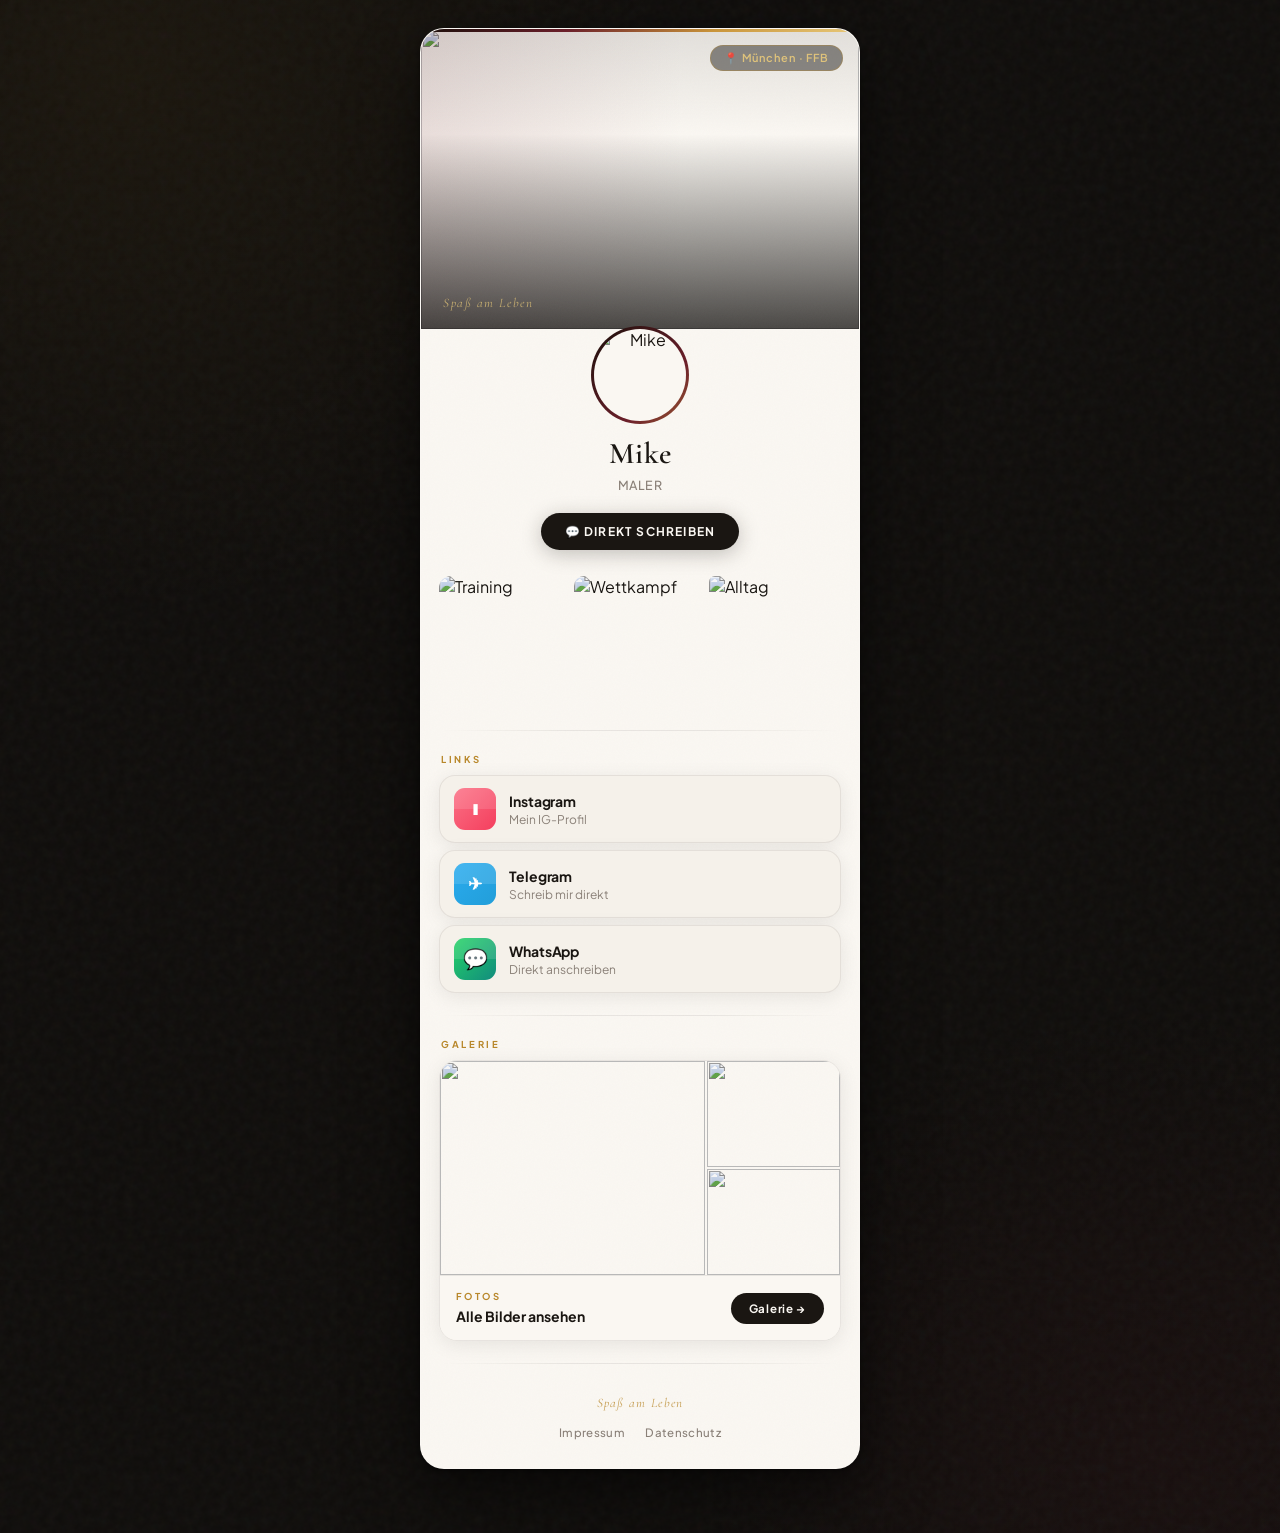
==== commit 982ab063: "update" ====
--- a/index.html
+++ b/index.html
@@ -30,7 +30,7 @@
                     <img class="avatar" src="https://i.ibb.co/0R0F95xS/mike.png" alt="Mike">
                 </div>
                 <h1>Mike</h1>
-                <p class="bio">Liebevoller · Begleiter · Maler</p>
+                <p class="bio">Maler</p>
                 <a href="https://wa.me/4915127600077" class="btn" target="_blank" rel="noopener">💬 Direkt schreiben</a>
             </div>
 
